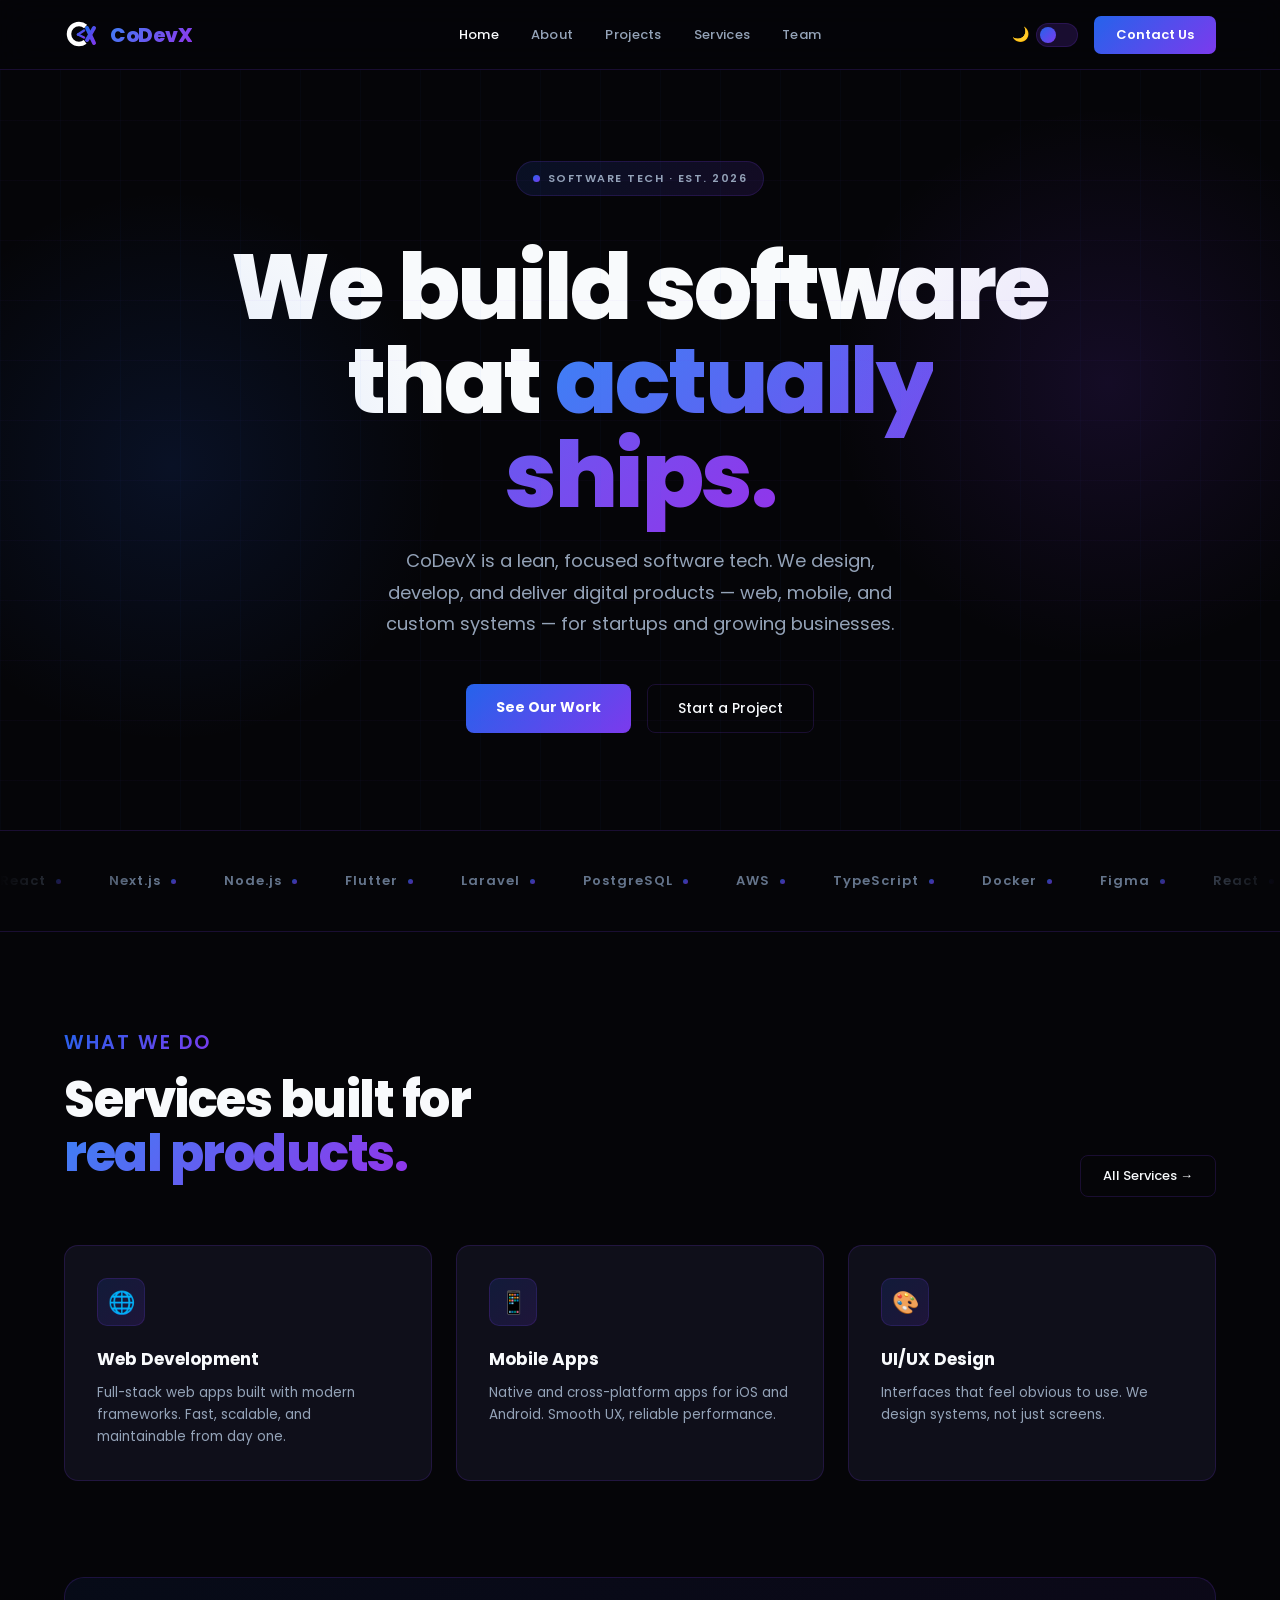
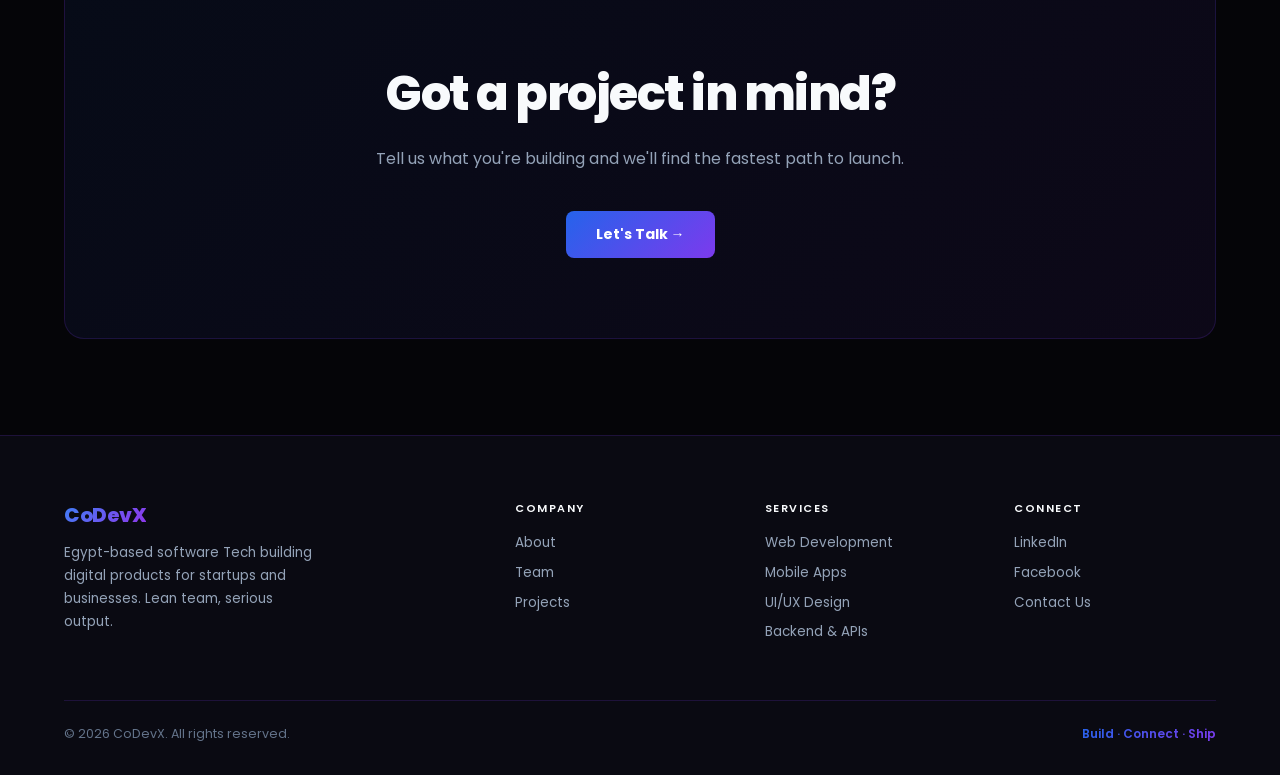
==== index.html @ fdb3a70e "Add files via upload" ====
<!DOCTYPE html>
<html lang="en">
<head>
<meta charset="UTF-8"/>
<meta name="viewport" content="width=device-width,initial-scale=1"/>
<title>CoDevX — Software Tech</title>
<link rel="stylesheet" href="style.css"/>
<style>
/* HOME-SPECIFIC */
.hero{min-height:calc(100vh - 70px);padding-top:70px;display:flex;flex-direction:column;align-items:center;justify-content:center;text-align:center;padding-inline:5%;position:relative;overflow:hidden}
.hero-glow-l{top:20%;left:-10%;background:radial-gradient(circle,rgba(37,99,235,.13) 0%,transparent 65%)}
.hero-glow-r{top:10%;right:-10%;background:radial-gradient(circle,rgba(124,58,237,.13) 0%,transparent 65%)}
.eyebrow{display:inline-flex;align-items:center;gap:8px;background:linear-gradient(135deg,rgba(37,99,235,.12),rgba(124,58,237,.12));border:1px solid var(--border);border-radius:20px;padding:8px 16px;font-size:11px;font-weight:600;color:var(--gray);letter-spacing:1.5px;text-transform:uppercase;margin-bottom:2.75rem;margin-top:2.75rem}
.eyebrow-dot{width:7px;height:7px;border-radius:50%;background:var(--grad);animation:pulse 2s infinite}
@keyframes pulse{0%,100%{opacity:1;transform:scale(1)}50%{opacity:.4;transform:scale(.7)}}
.hero h1{font-size:clamp(44px,7.5vw,92px);font-weight:800;line-height:1.02;letter-spacing:-2.5px;margin-bottom:1.5rem;max-width:860px}
.hero p{font-size:clamp(15px,2vw,18px);color:var(--gray);max-width:520px;line-height:1.75;margin-bottom:2.75rem}
.hero-btns{display:flex;gap:1rem;flex-wrap:wrap;justify-content:center}
.hero-stats{display:flex;gap:3rem;margin-top:5rem;flex-wrap:wrap;justify-content:center;padding-bottom:3rem}
.stat-num{font-size:38px;font-weight:800;background:var(--grad2);-webkit-background-clip:text;-webkit-text-fill-color:transparent;background-clip:text;line-height:1}
.stat-label{font-size:12px;color:var(--gray);margin-top:5px;letter-spacing:.5px}

/* MARQUEE */
.marquee-wrap{padding:2.5rem 0;border-top:1px solid var(--border);border-bottom:1px solid var(--border);overflow:hidden;position:relative}
.marquee-wrap::before,.marquee-wrap::after{content:'';position:absolute;top:0;width:140px;height:100%;z-index:2}
.marquee-wrap::before{left:0;background:linear-gradient(90deg,var(--bg),transparent)}
.marquee-wrap::after{right:0;background:linear-gradient(-90deg,var(--bg),transparent)}
.marquee-track{display:flex;gap:3rem;animation:scroll 22s linear infinite;width:max-content}
@keyframes scroll{from{transform:translateX(0)}to{transform:translateX(-50%)}}
.m-item{font-size:13px;font-weight:600;color:var(--gray2);letter-spacing:1px;white-space:nowrap;display:flex;align-items:center;gap:10px}
.m-dot{width:5px;height:5px;border-radius:50%;background:var(--grad);opacity:.7;flex-shrink:0}

/* SERVICES TEASER */
.services-grid{display:grid;grid-template-columns:repeat(auto-fit,minmax(260px,1fr));gap:1.5rem;margin-top:3rem}
.services-header{display:flex;justify-content:space-between;align-items:flex-end;flex-wrap:wrap;gap:1rem}

@media(max-width:768px){
  .hero h1{letter-spacing:-1.5px}
  .hero-stats{gap:1.75rem}
}
</style>
</head>
<body>

<main>
  <!-- HERO -->
  <div class="hero">
    <div class="grid-bg"></div>
    <div class="glow-blue glow-purple hero-glow-l" style="width:600px;height:600px"></div>
    <div class="glow-purple hero-glow-r" style="width:600px;height:600px"></div>

    <div class="eyebrow"><span class="eyebrow-dot"></span>Software Tech · Est. 2026</div>
    <h1>We build software<br>that <span class="accent">actually ships.</span></h1>
    <p>CoDevX is a lean, focused software tech. We design, develop, and deliver digital products — web, mobile, and custom systems — for startups and growing businesses.</p>
    <div class="hero-btns">
      <a href="work.html" class="btn-primary">See Our Work</a>
      <a href="contact.html" class="btn-ghost">Start a Project</a>
    </div>
    <br>
    <br>
  </div>

  <!-- MARQUEE -->
  <div class="marquee-wrap">
    <div class="marquee-track">
      <span class="m-item">React<span class="m-dot"></span></span>
      <span class="m-item">Next.js<span class="m-dot"></span></span>
      <span class="m-item">Node.js<span class="m-dot"></span></span>
      <span class="m-item">Flutter<span class="m-dot"></span></span>
      <span class="m-item">Laravel<span class="m-dot"></span></span>
      <span class="m-item">PostgreSQL<span class="m-dot"></span></span>
      <span class="m-item">AWS<span class="m-dot"></span></span>
      <span class="m-item">TypeScript<span class="m-dot"></span></span>
      <span class="m-item">Docker<span class="m-dot"></span></span>
      <span class="m-item">Figma<span class="m-dot"></span></span>
      <span class="m-item">React<span class="m-dot"></span></span>
      <span class="m-item">Next.js<span class="m-dot"></span></span>
      <span class="m-item">Node.js<span class="m-dot"></span></span>
      <span class="m-item">Flutter<span class="m-dot"></span></span>
      <span class="m-item">Laravel<span class="m-dot"></span></span>
      <span class="m-item">PostgreSQL<span class="m-dot"></span></span>
      <span class="m-item">AWS<span class="m-dot"></span></span>
      <span class="m-item">TypeScript<span class="m-dot"></span></span>
      <span class="m-item">Docker<span class="m-dot"></span></span>
      <span class="m-item">Figma<span class="m-dot"></span></span>
    </div>
  </div>

  <!-- SERVICES TEASER -->
  <section>
    <div class="services-header">
      <div>
        <div class="section-label" style="font-size: larger;">What We Do</div>
        <h2 class="section-title">Services built for<br><span class="accent">real products.</span></h2>
      </div>
      <a href="services.html" class="btn-ghost" style="white-space:nowrap;padding:10px 22px;font-size:13px">All Services →</a>
    </div>
    <div class="services-grid">
      <div class="svc-card fade-in"><div class="svc-icon">🌐</div><h3>Web Development</h3><p>Full-stack web apps built with modern frameworks. Fast, scalable, and maintainable from day one.</p></div>
      <div class="svc-card fade-in"><div class="svc-icon">📱</div><h3>Mobile Apps</h3><p>Native and cross-platform apps for iOS and Android. Smooth UX, reliable performance.</p></div>
      <div class="svc-card fade-in"><div class="svc-icon">🎨</div><h3>UI/UX Design</h3><p>Interfaces that feel obvious to use. We design systems, not just screens.</p></div>
    </div>
  </section>

  <!-- CTA BAND -->
  <div class="cta-band fade-in">
    <h2>Got a project in mind?</h2>
    <p>Tell us what you're building and we'll find the fastest path to launch.</p>
    <a href="contact.html" class="btn-primary">Let's Talk →</a>
  </div>
</main>

<script src="shared.js"></script>
</body>
</html>
---- style.css ----
@import url('https://fonts.googleapis.com/css2?family=Poppins:wght@300;400;500;600;700;800&display=swap');

*,*::before,*::after{box-sizing:border-box;margin:0;padding:0}

/* ── DARK MODE (default) ── */
:root{
  /* Brand from logo */
  --blue:#2563eb;
  --blue2:#3b82f6;
  --purple:#7c3aed;
  --purple2:#9333ea;
  --grad:linear-gradient(135deg,#2563eb,#7c3aed);
  --grad2:linear-gradient(135deg,#3b82f6,#9333ea);

  /* Backgrounds */
  --bg:#050508;
  --bg2:#0a0a12;
  --card:#0f0f1a;
  --card2:#141424;

  /* Text */
  --white:#f8fafc;
  --gray:#94a3b8;
  --gray2:#64748b;

  /* Borders */
  --border:rgba(124,58,237,0.18);
  --border2:rgba(37,99,235,0.2);

  /* Nav */
  --nav-bg:rgba(5,5,8,0.88);
}

/* ── LIGHT MODE ── */
body.light-mode{
  --bg:#f0f4ff;
  --bg2:#e8eeff;
  --card:#ffffff;
  --card2:#f5f7ff;
  --white:#0f0f1a;
  --gray:#475569;
  --gray2:#64748b;
  --border:rgba(124,58,237,0.2);
  --border2:rgba(37,99,235,0.25);
  --nav-bg:rgba(240,244,255,0.92);
}

html{scroll-behavior:smooth}
body{font-family:'Poppins',sans-serif;background:var(--bg);color:var(--white);overflow-x:hidden;min-height:100vh;transition:background .3s,color .3s}
a{text-decoration:none;color:inherit}
button{font-family:'Poppins',sans-serif;cursor:pointer;border:none;outline:none}

/* ── NAV ── */
nav{position:fixed;top:0;left:0;right:0;z-index:100;padding:0 5%;height:70px;display:flex;align-items:center;justify-content:space-between;background:var(--nav-bg);backdrop-filter:blur(16px);border-bottom:1px solid var(--border);transition:background .3s}
.nav-left{display:flex;align-items:center}
.logo{display:flex;align-items:center;gap:10px}
.logo img{height:36px;width:36px;object-fit:contain}
.logo-text{font-size:20px;font-weight:800;letter-spacing:-0.5px;background:var(--grad2);-webkit-background-clip:text;-webkit-text-fill-color:transparent;background-clip:text}
.nav-center{position:absolute;left:50%;transform:translateX(-50%);display:flex;gap:2rem;align-items:center}
.nav-center a{font-size:13px;font-weight:500;color:var(--gray);transition:color .2s;letter-spacing:.3px}
.nav-center a:hover,.nav-center a.active{color:var(--white)}
.nav-right{display:flex;align-items:center;gap:1rem}
.nav-cta{background:var(--grad);color:#fff!important;padding:9px 22px;border-radius:7px;font-size:13px;font-weight:600;transition:opacity .2s;-webkit-text-fill-color:#fff!important}
.nav-cta:hover{opacity:.88}

/* ── THEME TOGGLE ── */
.theme-toggle{width:42px;height:24px;border-radius:12px;background:var(--border);border:1px solid var(--border);position:relative;cursor:pointer;transition:.3s;flex-shrink:0}
.theme-toggle::after{content:'';position:absolute;top:3px;left:3px;width:16px;height:16px;border-radius:50%;background:var(--grad);transition:.3s}
body.light-mode .theme-toggle::after{left:21px}
.theme-toggle-wrap{display:flex;align-items:center;gap:7px}
.theme-toggle-wrap .ti{font-size:14px;color:var(--gray)}

.hamburger{display:none;flex-direction:column;gap:5px;background:none;padding:4px}
.hamburger span{width:22px;height:2px;background:var(--white);border-radius:2px;transition:.3s}
.mobile-menu{display:none;position:fixed;top:70px;left:0;right:0;background:var(--bg2);padding:1.5rem 5%;flex-direction:column;gap:1rem;z-index:99;border-bottom:1px solid var(--border)}
.mobile-menu a{font-size:15px;font-weight:500;color:var(--gray);padding:.5rem 0;border-bottom:1px solid var(--border)}
.mobile-menu a:last-child{border:none}
.mobile-menu.open{display:flex}

/* ── BUTTONS ── */
.btn-primary{background:var(--grad);color:#fff;padding:13px 30px;border-radius:8px;font-size:14px;font-weight:700;transition:.2s;display:inline-block;border:none;cursor:pointer}
.btn-primary:hover{opacity:.88;transform:translateY(-1px)}
.btn-ghost{border:1px solid var(--border);color:var(--white);padding:13px 30px;border-radius:8px;font-size:14px;font-weight:500;transition:.2s;display:inline-block;cursor:pointer;background:transparent}
.btn-ghost:hover{border-color:var(--purple);color:var(--purple2)}

/* ── SECTION LAYOUT ── */
section{padding:6rem 5%}
.section-label{font-size:11px;font-weight:600;background:var(--grad);-webkit-background-clip:text;-webkit-text-fill-color:transparent;background-clip:text;letter-spacing:2px;text-transform:uppercase;margin-bottom:1rem;display:inline-block}
.section-title{font-size:clamp(28px,4vw,50px);font-weight:800;line-height:1.08;letter-spacing:-1.5px;margin-bottom:1rem}
.accent{background:var(--grad2);-webkit-background-clip:text;-webkit-text-fill-color:transparent;background-clip:text}
.section-sub{color:var(--gray);font-size:16px;line-height:1.7;max-width:480px}

/* ── CARDS ── */
.svc-card{background:var(--card);border:1px solid var(--border);border-radius:14px;padding:2rem;transition:.3s;position:relative;overflow:hidden}
.svc-card::before{content:'';position:absolute;top:0;left:0;right:0;height:2px;background:var(--grad);transform:scaleX(0);transition:.3s;transform-origin:left}
.svc-card:hover::before{transform:scaleX(1)}
.svc-card:hover{border-color:rgba(124,58,237,.35);transform:translateY(-4px)}
.svc-icon{width:48px;height:48px;background:linear-gradient(135deg,rgba(37,99,235,.15),rgba(124,58,237,.15));border:1px solid var(--border);border-radius:10px;display:flex;align-items:center;justify-content:center;margin-bottom:1.25rem;font-size:22px}
.svc-card h3{font-size:17px;font-weight:700;margin-bottom:.6rem}
.svc-card p{font-size:13.5px;color:var(--gray);line-height:1.65}

/* ── GLOW BG ── */
.glow-purple{position:absolute;width:500px;height:500px;border-radius:50%;background:radial-gradient(circle,rgba(124,58,237,.1) 0%,transparent 70%);pointer-events:none}
.glow-blue{position:absolute;width:500px;height:500px;border-radius:50%;background:radial-gradient(circle,rgba(37,99,235,.1) 0%,transparent 70%);pointer-events:none}
.grid-bg{position:absolute;inset:0;background-image:linear-gradient(rgba(124,58,237,.03) 1px,transparent 1px),linear-gradient(90deg,rgba(37,99,235,.03) 1px,transparent 1px);background-size:60px 60px;pointer-events:none}

/* ── TAGS ── */
.tag{display:inline-block;font-size:10.5px;font-weight:600;background:linear-gradient(135deg,rgba(37,99,235,.12),rgba(124,58,237,.12));border:1px solid var(--border);border-radius:4px;padding:3px 10px;letter-spacing:.5px;color:var(--gray);margin:.2rem}

/* ── FOOTER ── */
footer{background:var(--bg2);border-top:1px solid var(--border);padding:4rem 5% 2rem}
.footer-top{display:grid;grid-template-columns:2fr 1fr 1fr 1fr;gap:3rem;margin-bottom:3rem}
.footer-brand p{font-size:13.5px;color:var(--gray);line-height:1.7;margin-top:.75rem;max-width:260px}
.footer-col h4{font-size:11px;font-weight:600;color:var(--white);letter-spacing:1.5px;text-transform:uppercase;margin-bottom:1rem}
.footer-col a{display:block;font-size:13.5px;color:var(--gray);margin-bottom:.6rem;transition:color .2s}
.footer-col a:hover{color:var(--white)}
.footer-bottom{border-top:1px solid var(--border);padding-top:1.5rem;display:flex;justify-content:space-between;align-items:center;flex-wrap:wrap;gap:1rem}
.footer-bottom p{font-size:12.5px;color:var(--gray2)}
.footer-tagline{font-size:12px;font-weight:600;background:var(--grad);-webkit-background-clip:text;-webkit-text-fill-color:transparent;background-clip:text}

/* ── CTA BAND ── */
.cta-band{background:linear-gradient(135deg,rgba(37,99,235,.07),rgba(124,58,237,.07));border:1px solid var(--border);border-radius:20px;padding:5rem 4rem;text-align:center;margin:0 5% 6rem}
.cta-band h2{font-size:clamp(28px,4vw,48px);font-weight:800;letter-spacing:-1.5px;margin-bottom:1rem}
.cta-band p{color:var(--gray);font-size:16px;margin-bottom:2.5rem}

/* ── TOAST ── */
.toast{position:fixed;bottom:2rem;right:2rem;background:var(--card2);border:1px solid var(--purple);border-radius:10px;padding:1rem 1.5rem;display:flex;align-items:center;gap:.75rem;font-size:14px;font-weight:500;z-index:999;transform:translateX(120%);transition:.4s cubic-bezier(.34,1.56,.64,1)}
.toast.show{transform:translateX(0)}

/* ── FADE IN ── */
.fade-in{opacity:0;transform:translateY(24px);transition:opacity .6s ease,transform .6s ease}
.fade-in.visible{opacity:1;transform:translateY(0)}

/* ── FORM ── */
.form-group{margin-bottom:1.25rem}
.form-group label{display:block;font-size:11px;font-weight:600;color:var(--gray);letter-spacing:.8px;margin-bottom:.5rem;text-transform:uppercase}
.form-group input,.form-group textarea,.form-group select{width:100%;background:var(--bg2);border:1px solid var(--border);border-radius:8px;padding:12px 16px;font-family:'Poppins',sans-serif;font-size:14px;color:var(--white);transition:.2s;resize:none}
.form-group input::placeholder,.form-group textarea::placeholder{color:var(--gray2)}
.form-group input:focus,.form-group textarea:focus,.form-group select:focus{outline:none;border-color:var(--purple);box-shadow:0 0 0 3px rgba(124,58,237,.12)}
.form-group textarea{height:130px}
.form-group select option{background:var(--bg2)}
.form-row{display:grid;grid-template-columns:1fr 1fr;gap:1rem}

/* ── RESPONSIVE ── */
@media(max-width:768px){
  .nav-center{display:none}
  .hamburger{display:flex}
  .nav-right .nav-cta{display:none}
  .footer-top{grid-template-columns:1fr 1fr}
  .form-row{grid-template-columns:1fr}
  .cta-band{padding:3rem 2rem;margin:0 3% 4rem}
  section{padding:4rem 5%}
}
@media(max-width:480px){
  .footer-top{grid-template-columns:1fr}
}
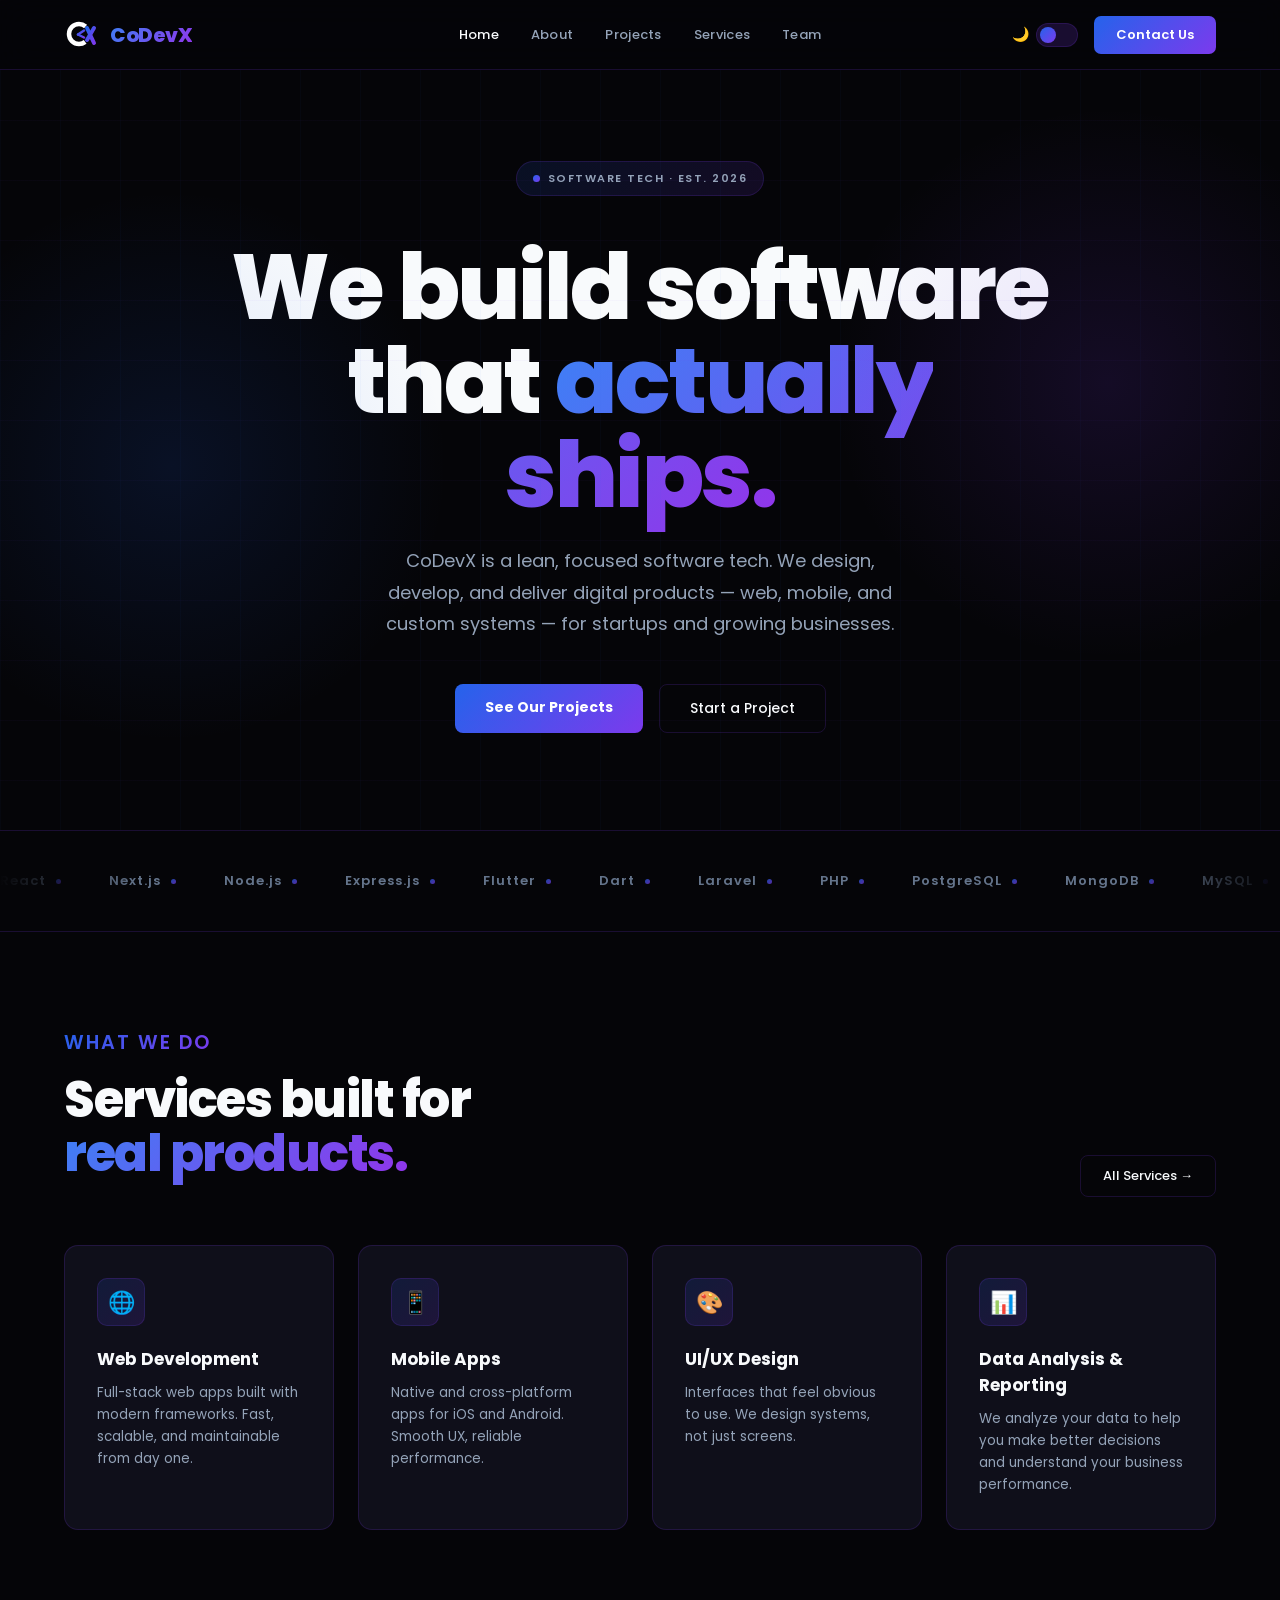
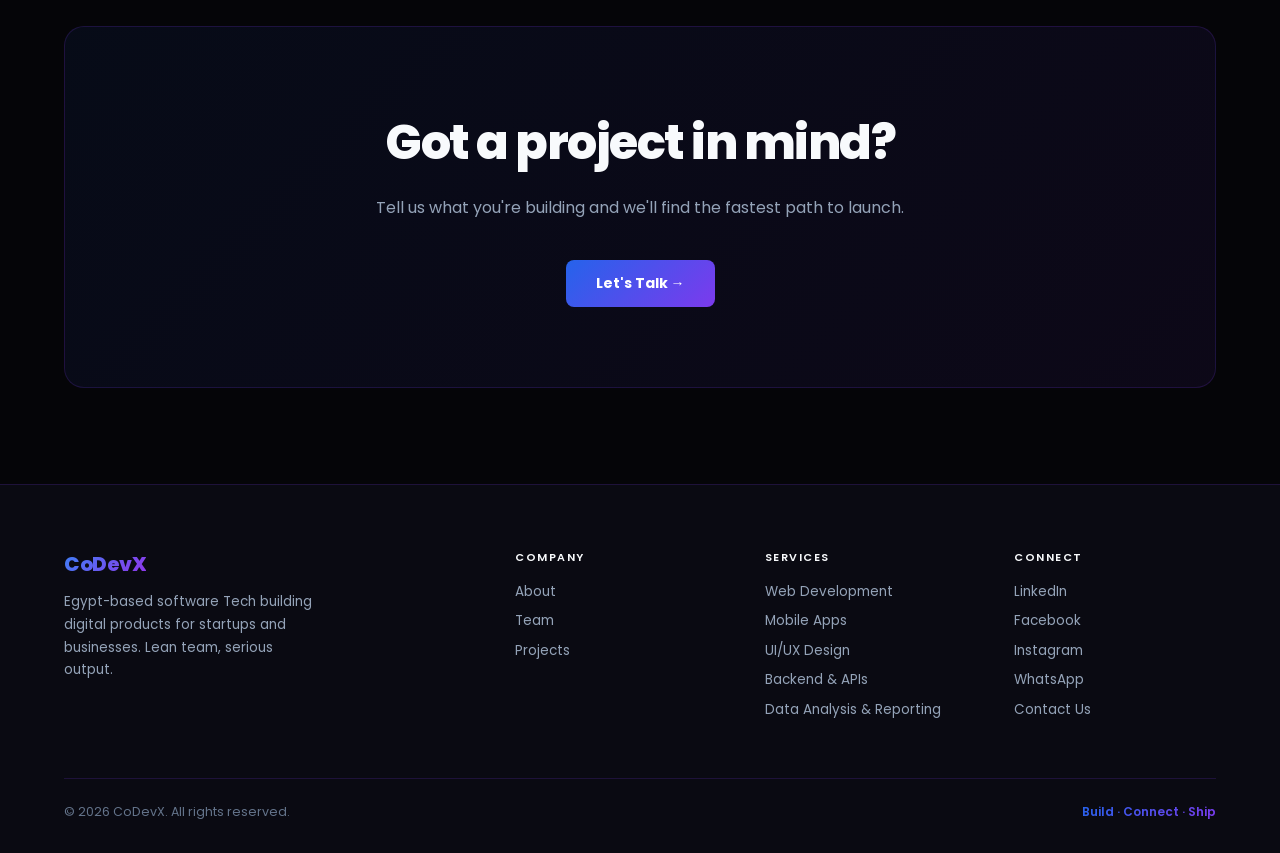
==== commit e820b943: "Add files via upload" ====
--- a/index.html
+++ b/index.html
@@ -7,7 +7,18 @@
 <link rel="stylesheet" href="style.css"/>
 <style>
 /* HOME-SPECIFIC */
-.hero{min-height:calc(100vh - 70px);padding-top:70px;display:flex;flex-direction:column;align-items:center;justify-content:center;text-align:center;padding-inline:5%;position:relative;overflow:hidden}
+.hero{
+  min-height:calc(100vh - 70px);
+  padding-top:70px;
+  display:flex;
+  flex-direction:column;
+  align-items:center;
+  justify-content:center;
+  text-align:center;
+  padding-inline:5%;
+  position:relative;
+  overflow:hidden
+}
 .hero-glow-l{top:20%;left:-10%;background:radial-gradient(circle,rgba(37,99,235,.13) 0%,transparent 65%)}
 .hero-glow-r{top:10%;right:-10%;background:radial-gradient(circle,rgba(124,58,237,.13) 0%,transparent 65%)}
 .eyebrow{display:inline-flex;align-items:center;gap:8px;background:linear-gradient(135deg,rgba(37,99,235,.12),rgba(124,58,237,.12));border:1px solid var(--border);border-radius:20px;padding:8px 16px;font-size:11px;font-weight:600;color:var(--gray);letter-spacing:1.5px;text-transform:uppercase;margin-bottom:2.75rem;margin-top:2.75rem}
@@ -53,7 +64,7 @@
     <h1>We build software<br>that <span class="accent">actually ships.</span></h1>
     <p>CoDevX is a lean, focused software tech. We design, develop, and deliver digital products — web, mobile, and custom systems — for startups and growing businesses.</p>
     <div class="hero-btns">
-      <a href="work.html" class="btn-primary">See Our Work</a>
+      <a href="work.html" class="btn-primary">See Our Projects</a>
       <a href="contact.html" class="btn-ghost">Start a Project</a>
     </div>
     <br>
@@ -66,22 +77,42 @@
       <span class="m-item">React<span class="m-dot"></span></span>
       <span class="m-item">Next.js<span class="m-dot"></span></span>
       <span class="m-item">Node.js<span class="m-dot"></span></span>
+      <span class="m-item">Express.js<span class="m-dot"></span></span>
       <span class="m-item">Flutter<span class="m-dot"></span></span>
+      <span class="m-item">Dart<span class="m-dot"></span></span>
       <span class="m-item">Laravel<span class="m-dot"></span></span>
+      <span class="m-item">PHP<span class="m-dot"></span></span>
       <span class="m-item">PostgreSQL<span class="m-dot"></span></span>
+      <span class="m-item">MongoDB<span class="m-dot"></span></span>
+      <span class="m-item">MySQL<span class="m-dot"></span></span>
+      <span class="m-item">Firebase<span class="m-dot"></span></span>
       <span class="m-item">AWS<span class="m-dot"></span></span>
+      <span class="m-item">Docker<span class="m-dot"></span></span>
+      <span class="m-item">Git<span class="m-dot"></span></span>
+      <span class="m-item">GitHub<span class="m-dot"></span></span>
       <span class="m-item">TypeScript<span class="m-dot"></span></span>
-      <span class="m-item">Docker<span class="m-dot"></span></span>
+      <span class="m-item">REST APIs<span class="m-dot"></span></span>
+      <span class="m-item">Postman<span class="m-dot"></span></span>
       <span class="m-item">Figma<span class="m-dot"></span></span>
       <span class="m-item">React<span class="m-dot"></span></span>
       <span class="m-item">Next.js<span class="m-dot"></span></span>
       <span class="m-item">Node.js<span class="m-dot"></span></span>
+      <span class="m-item">Express.js<span class="m-dot"></span></span>
       <span class="m-item">Flutter<span class="m-dot"></span></span>
+      <span class="m-item">Dart<span class="m-dot"></span></span>
       <span class="m-item">Laravel<span class="m-dot"></span></span>
+      <span class="m-item">PHP<span class="m-dot"></span></span>
       <span class="m-item">PostgreSQL<span class="m-dot"></span></span>
+      <span class="m-item">MongoDB<span class="m-dot"></span></span>
+      <span class="m-item">MySQL<span class="m-dot"></span></span>
+      <span class="m-item">Firebase<span class="m-dot"></span></span>
       <span class="m-item">AWS<span class="m-dot"></span></span>
+      <span class="m-item">Docker<span class="m-dot"></span></span>
+      <span class="m-item">Git<span class="m-dot"></span></span>
+      <span class="m-item">GitHub<span class="m-dot"></span></span>
       <span class="m-item">TypeScript<span class="m-dot"></span></span>
-      <span class="m-item">Docker<span class="m-dot"></span></span>
+      <span class="m-item">REST APIs<span class="m-dot"></span></span>
+      <span class="m-item">Postman<span class="m-dot"></span></span>
       <span class="m-item">Figma<span class="m-dot"></span></span>
     </div>
   </div>
@@ -99,6 +130,7 @@
       <div class="svc-card fade-in"><div class="svc-icon">🌐</div><h3>Web Development</h3><p>Full-stack web apps built with modern frameworks. Fast, scalable, and maintainable from day one.</p></div>
       <div class="svc-card fade-in"><div class="svc-icon">📱</div><h3>Mobile Apps</h3><p>Native and cross-platform apps for iOS and Android. Smooth UX, reliable performance.</p></div>
       <div class="svc-card fade-in"><div class="svc-icon">🎨</div><h3>UI/UX Design</h3><p>Interfaces that feel obvious to use. We design systems, not just screens.</p></div>
+      <div class="svc-card fade-in"><div class="svc-icon">📊</div><h3>Data Analysis & Reporting</h3><p>We analyze your data to help you make better decisions and understand your business performance.</p></div>
     </div>
   </section>
 
